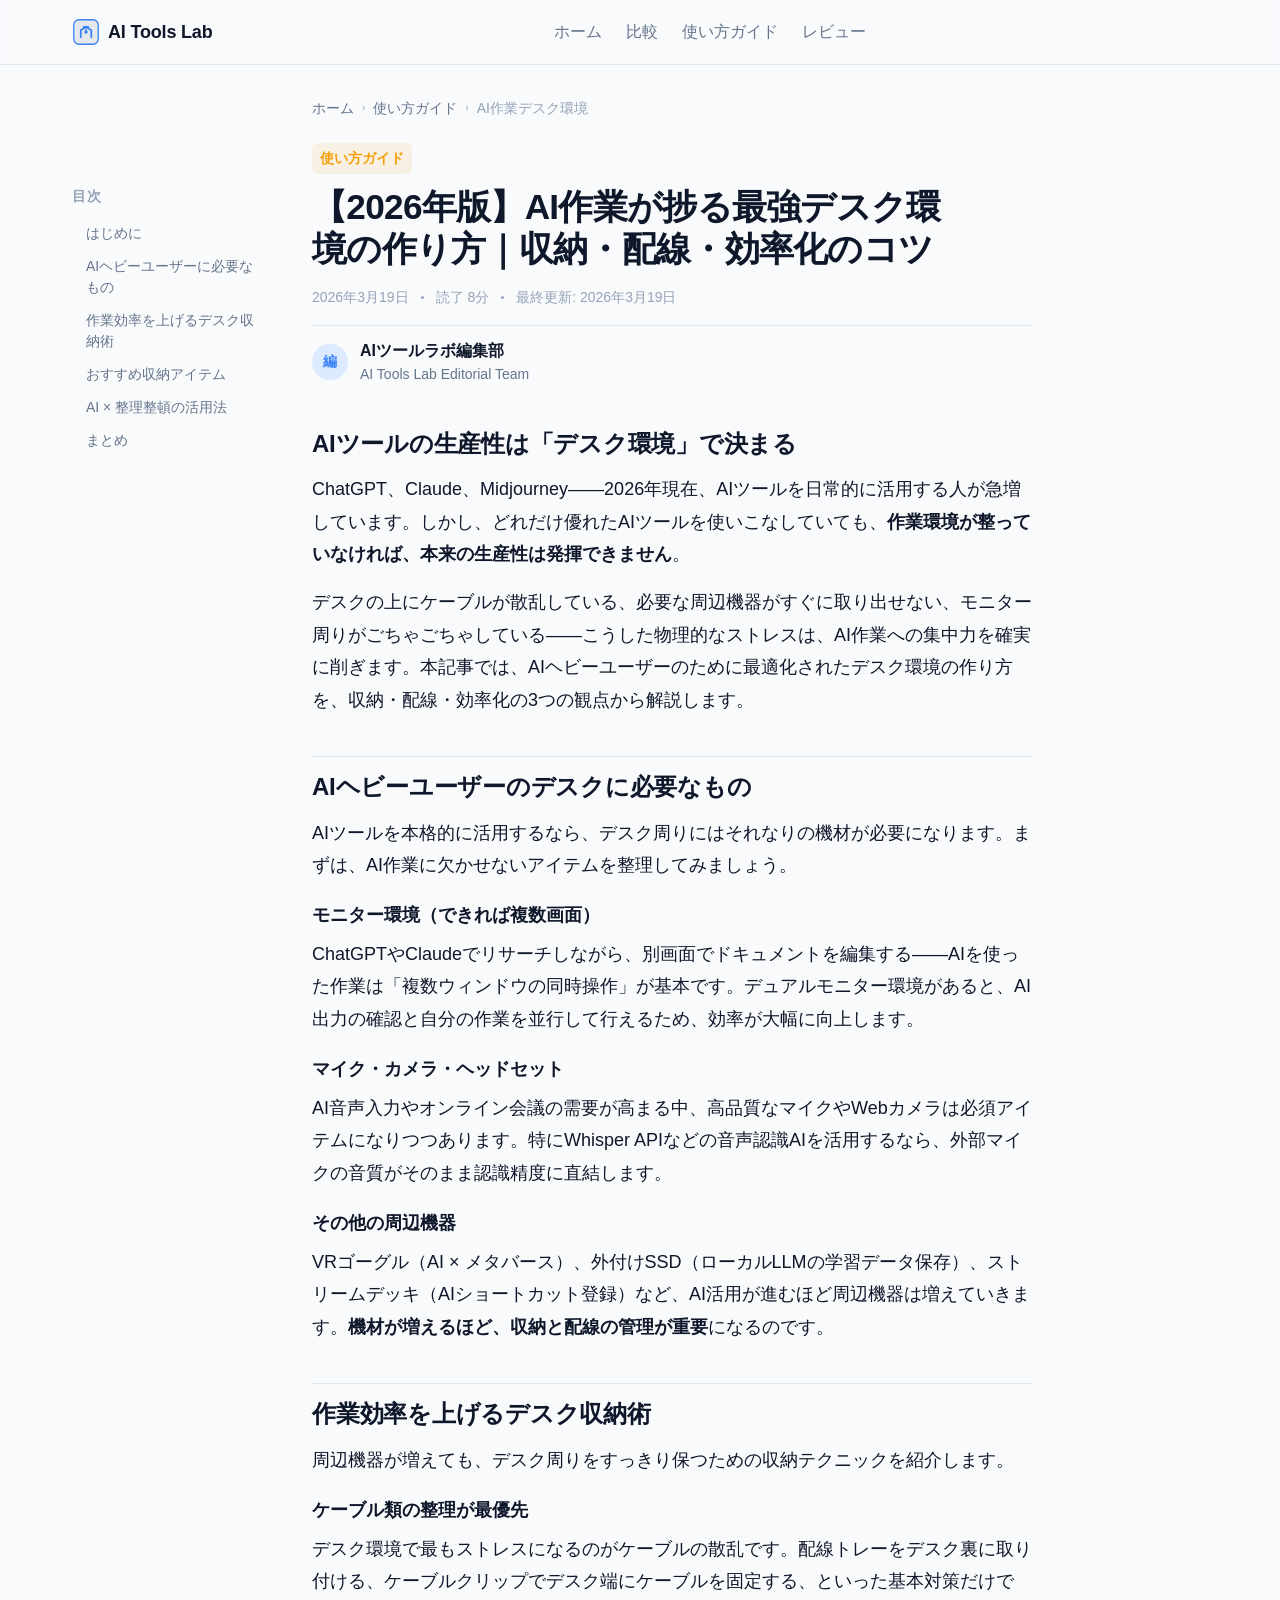
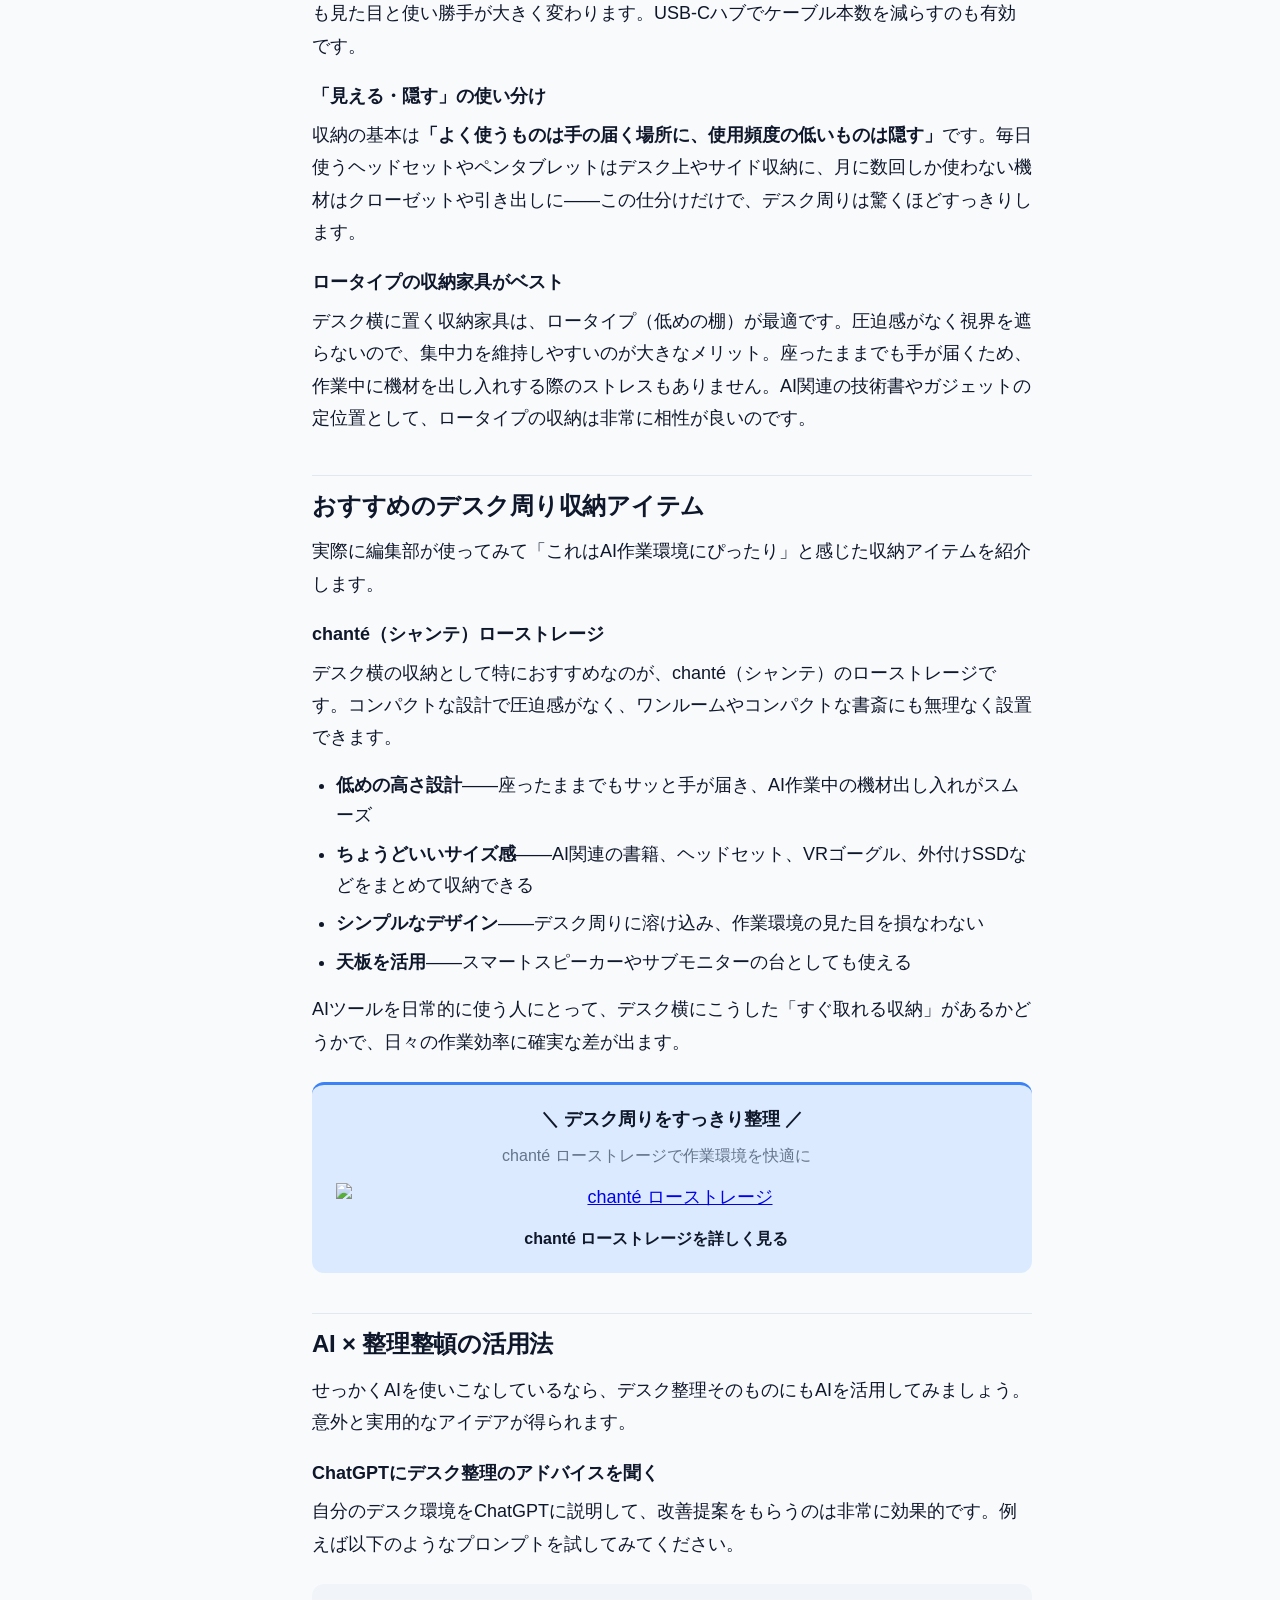
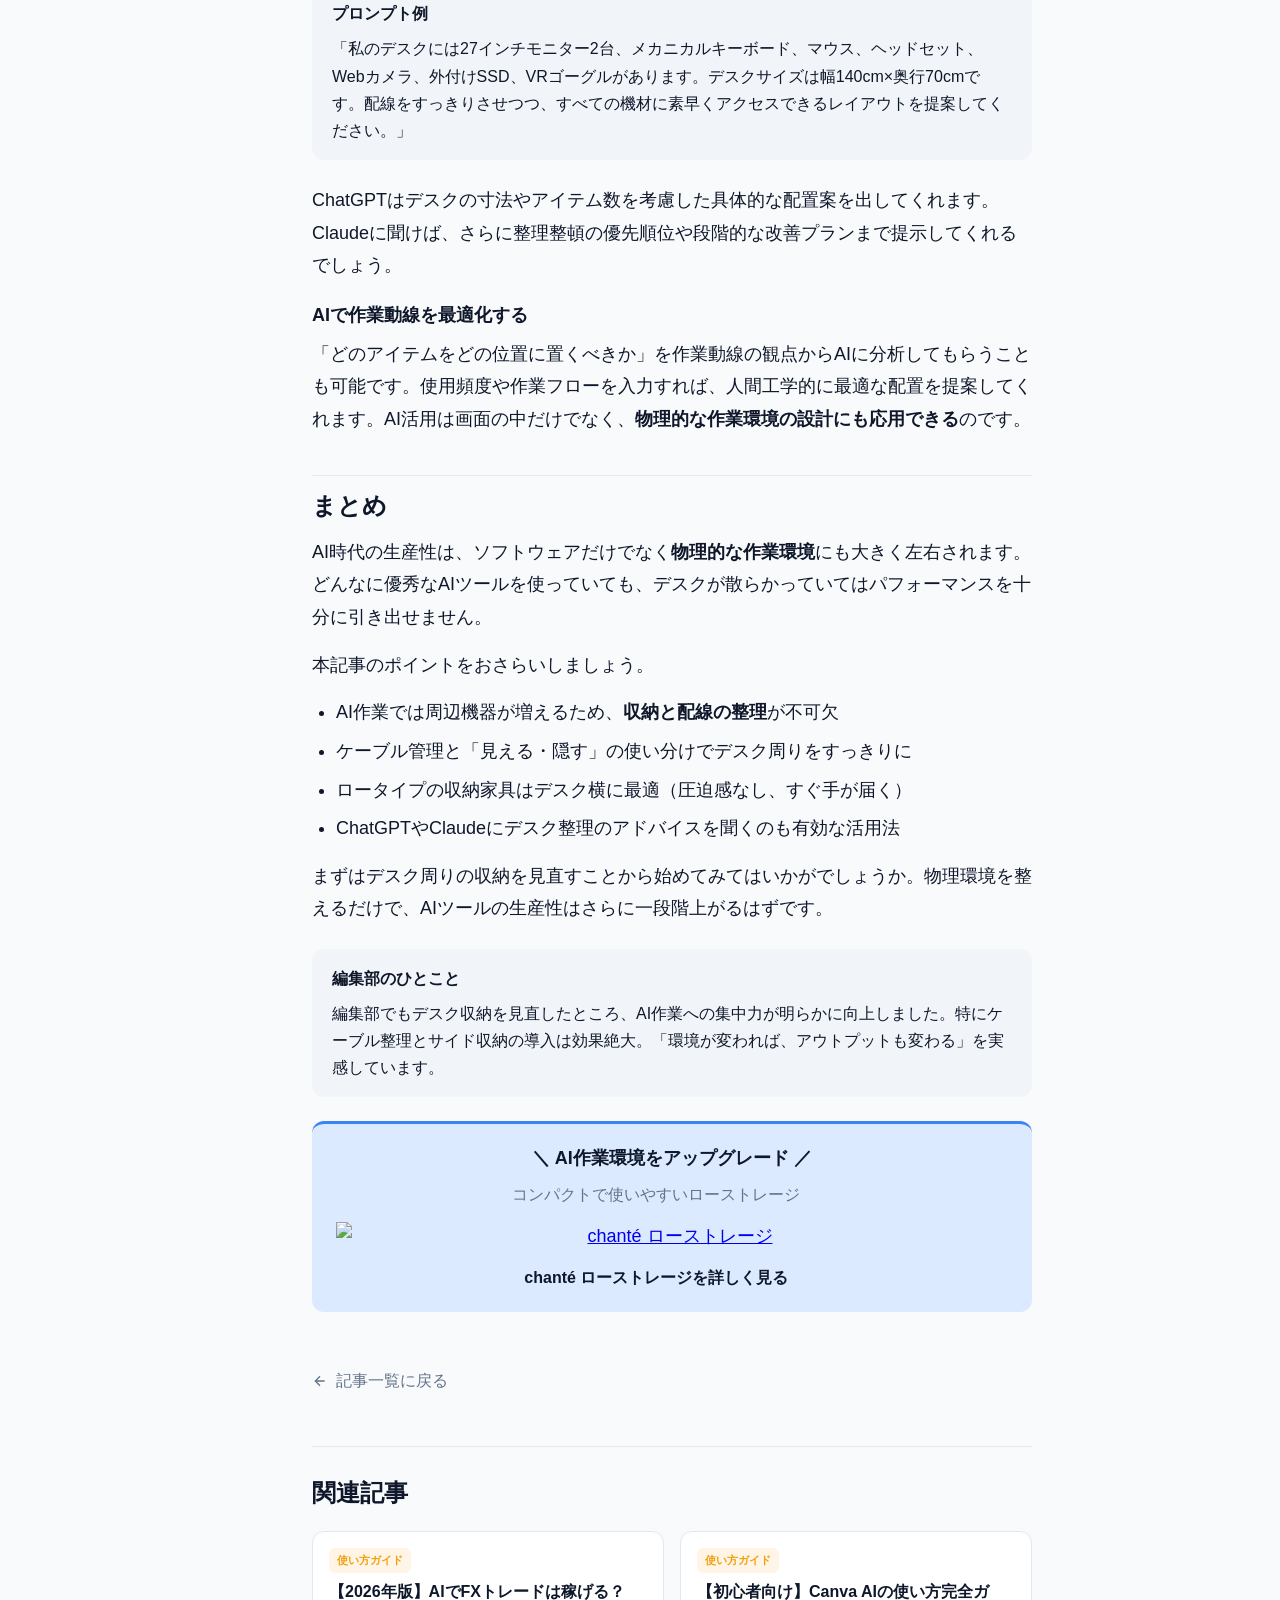
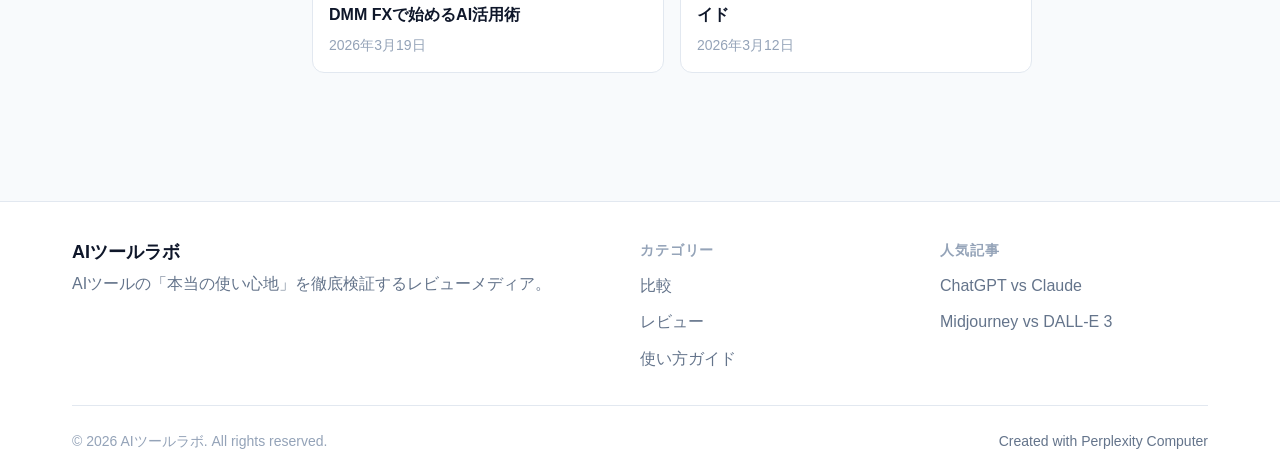
==== articles/ai-desk-setup.html @ 7bfcdec3 "Add AI desk setup article with chanté affiliate link" ====
<!DOCTYPE html>
<html lang="ja">
<head>
<!--
   ______                            __
  / ____/___  ____ ___  ____  __  __/ /____  _____
 / /   / __ \/ __ `__ \/ __ \/ / / / __/ _ \/ ___/
/ /___/ /_/ / / / / / / /_/ / /_/ / /_/  __/ /
\____/\____/_/ /_/ /_/ .___/\__,_/\__/\___/_/
                    /_/
        Created with Perplexity Computer
        https://www.perplexity.ai/computer
-->
<meta name="generator" content="Perplexity Computer">
<meta name="author" content="Perplexity Computer">
<meta property="og:see_also" content="https://www.perplexity.ai/computer">
<link rel="author" href="https://www.perplexity.ai/computer">

<meta charset="UTF-8">
<meta name="viewport" content="width=device-width, initial-scale=1.0">
<title>【2026年版】AI作業が捗る最強デスク環境の作り方｜収納・配線・効率化のコツ | AIツールラボ</title>
<meta name="description" content="AIツールを日常的に使う人向けに、生産性を上げるデスク環境の作り方を解説。収納術やおすすめアイテムも紹介。">
<meta property="og:title" content="【2026年版】AI作業が捗る最強デスク環境の作り方｜収納・配線・効率化のコツ">
<meta property="og:description" content="AIツールを日常的に使う人向けに、生産性を上げるデスク環境の作り方を解説。収納術やおすすめアイテムも紹介。">
<meta property="og:type" content="article">
<meta property="og:locale" content="ja_JP">

<script type="application/ld+json">
{
  "@context": "https://schema.org",
  "@type": "BlogPosting",
  "headline": "【2026年版】AI作業が捗る最強デスク環境の作り方｜収納・配線・効率化のコツ",
  "description": "AIツールを日常的に使う人向けに、生産性を上げるデスク環境の作り方を解説。収納術やおすすめアイテムも紹介。",
  "datePublished": "2026-03-19",
  "dateModified": "2026-03-19",
  "author": {
    "@type": "Organization",
    "name": "AIツールラボ編集部"
  },
  "publisher": {
    "@type": "Organization",
    "name": "AIツールラボ"
  },
  "creator": {
    "@type": "SoftwareApplication",
    "name": "Perplexity Computer",
    "url": "https://www.perplexity.ai/computer"
  },
  "mainEntityOfPage": true,
  "inLanguage": "ja"
}
</script>

<link href="https://api.fontshare.com/v2/css?f[]=general-sans@400,500,600,700&f[]=cabinet-grotesk@400,500,700,800&display=swap" rel="stylesheet">
<link rel="stylesheet" href="../base.css">
<link rel="stylesheet" href="../style.css">
</head>
<body>

<a href="#main" class="sr-only" style="position:absolute;top:0;left:0;z-index:9999;padding:8px 16px;background:var(--color-primary);color:white;text-decoration:none;">コンテンツへスキップ</a>

<header class="site-header">
  <div class="header-inner">
    <a href="../index.html" class="site-logo" aria-label="AIツールラボ ホーム">
      <svg width="28" height="28" viewBox="0 0 32 32" fill="none" aria-hidden="true">
        <rect x="2" y="2" width="28" height="28" rx="6" fill="currentColor" opacity="0.08"/>
        <rect x="2" y="2" width="28" height="28" rx="6" stroke="var(--color-primary)" stroke-width="1.5" fill="none"/>
        <path d="M10 22V14l6-4 6 4v8" stroke="var(--color-primary)" stroke-width="2" stroke-linecap="round" stroke-linejoin="round"/>
        <circle cx="16" cy="16" r="2" fill="var(--color-primary)"/>
        <path d="M16 14v-3" stroke="var(--color-primary)" stroke-width="1.5" stroke-linecap="round"/>
        <path d="M13 10h6" stroke="var(--color-primary)" stroke-width="1.5" stroke-linecap="round"/>
      </svg>
      <span class="site-logo-text">AI Tools Lab</span>
    </a>
    <nav class="desktop-nav" aria-label="メインナビゲーション">
      <a href="../index.html">ホーム</a>
      <a href="./chatgpt-vs-claude.html">比較</a>
      <a href="./canva-ai-guide.html">使い方ガイド</a>
      <a href="./ai-writing-tools.html">レビュー</a>
    </nav>
    <div class="header-actions">
      <button class="mobile-nav-toggle" aria-expanded="false" aria-label="メニューを開く">
        <svg width="20" height="20" viewBox="0 0 24 24" fill="none" stroke="currentColor" stroke-width="2"><path d="M3 12h18M3 6h18M3 18h18"/></svg>
      </button>
    </div>
  </div>
</header>

<div class="mobile-menu" role="navigation" aria-label="モバイルメニュー">
  <a href="../index.html">ホーム</a>
  <a href="./chatgpt-vs-claude.html">比較記事</a>
  <a href="./canva-ai-guide.html">使い方ガイド</a>
  <a href="./ai-writing-tools.html">レビュー</a>
</div>

<main id="main">
  <div class="article-layout">
    <aside class="toc-sidebar">
      <p class="toc-title">目次</p>
      <ul class="toc-list" role="list">
        <li><a href="#intro">はじめに</a></li>
        <li><a href="#must-have">AIヘビーユーザーに必要なもの</a></li>
        <li><a href="#storage-tips">作業効率を上げるデスク収納術</a></li>
        <li><a href="#recommended">おすすめ収納アイテム</a></li>
        <li><a href="#ai-organize">AI × 整理整頓の活用法</a></li>
        <li><a href="#summary">まとめ</a></li>
      </ul>
    </aside>

    <article class="article-content">
      <nav class="breadcrumb" aria-label="パンくずリスト">
        <a href="../index.html">ホーム</a>
        <span class="breadcrumb-sep">›</span>
        <a href="./canva-ai-guide.html">使い方ガイド</a>
        <span class="breadcrumb-sep">›</span>
        <span>AI作業デスク環境</span>
      </nav>

      <header class="article-header">
        <span class="card-tag card-tag--guide">使い方ガイド</span>
        <h1>【2026年版】AI作業が捗る最強デスク環境の作り方｜収納・配線・効率化のコツ</h1>
        <div class="card-meta">
          <span>2026年3月19日</span>
          <span class="card-meta-divider"></span>
          <span>読了 8分</span>
          <span class="card-meta-divider"></span>
          <span>最終更新: 2026年3月19日</span>
        </div>
        <div class="article-author">
          <div class="author-avatar">編</div>
          <div>
            <div class="author-name">AIツールラボ編集部</div>
            <div class="author-role">AI Tools Lab Editorial Team</div>
          </div>
        </div>
      </header>

      <div class="article-body">
        <h2 id="intro">AIツールの生産性は「デスク環境」で決まる</h2>
        <p>ChatGPT、Claude、Midjourney——2026年現在、AIツールを日常的に活用する人が急増しています。しかし、どれだけ優れたAIツールを使いこなしていても、<strong>作業環境が整っていなければ、本来の生産性は発揮できません</strong>。</p>
        <p>デスクの上にケーブルが散乱している、必要な周辺機器がすぐに取り出せない、モニター周りがごちゃごちゃしている——こうした物理的なストレスは、AI作業への集中力を確実に削ぎます。本記事では、AIヘビーユーザーのために最適化されたデスク環境の作り方を、収納・配線・効率化の3つの観点から解説します。</p>

        <h2 id="must-have">AIヘビーユーザーのデスクに必要なもの</h2>
        <p>AIツールを本格的に活用するなら、デスク周りにはそれなりの機材が必要になります。まずは、AI作業に欠かせないアイテムを整理してみましょう。</p>

        <h3>モニター環境（できれば複数画面）</h3>
        <p>ChatGPTやClaudeでリサーチしながら、別画面でドキュメントを編集する——AIを使った作業は「複数ウィンドウの同時操作」が基本です。デュアルモニター環境があると、AI出力の確認と自分の作業を並行して行えるため、効率が大幅に向上します。</p>

        <h3>マイク・カメラ・ヘッドセット</h3>
        <p>AI音声入力やオンライン会議の需要が高まる中、高品質なマイクやWebカメラは必須アイテムになりつつあります。特にWhisper APIなどの音声認識AIを活用するなら、外部マイクの音質がそのまま認識精度に直結します。</p>

        <h3>その他の周辺機器</h3>
        <p>VRゴーグル（AI × メタバース）、外付けSSD（ローカルLLMの学習データ保存）、ストリームデッキ（AIショートカット登録）など、AI活用が進むほど周辺機器は増えていきます。<strong>機材が増えるほど、収納と配線の管理が重要</strong>になるのです。</p>

        <h2 id="storage-tips">作業効率を上げるデスク収納術</h2>
        <p>周辺機器が増えても、デスク周りをすっきり保つための収納テクニックを紹介します。</p>

        <h3>ケーブル類の整理が最優先</h3>
        <p>デスク環境で最もストレスになるのがケーブルの散乱です。配線トレーをデスク裏に取り付ける、ケーブルクリップでデスク端にケーブルを固定する、といった基本対策だけでも見た目と使い勝手が大きく変わります。USB-Cハブでケーブル本数を減らすのも有効です。</p>

        <h3>「見える・隠す」の使い分け</h3>
        <p>収納の基本は<strong>「よく使うものは手の届く場所に、使用頻度の低いものは隠す」</strong>です。毎日使うヘッドセットやペンタブレットはデスク上やサイド収納に、月に数回しか使わない機材はクローゼットや引き出しに——この仕分けだけで、デスク周りは驚くほどすっきりします。</p>

        <h3>ロータイプの収納家具がベスト</h3>
        <p>デスク横に置く収納家具は、ロータイプ（低めの棚）が最適です。圧迫感がなく視界を遮らないので、集中力を維持しやすいのが大きなメリット。座ったままでも手が届くため、作業中に機材を出し入れする際のストレスもありません。AI関連の技術書やガジェットの定位置として、ロータイプの収納は非常に相性が良いのです。</p>

        <h2 id="recommended">おすすめのデスク周り収納アイテム</h2>
        <p>実際に編集部が使ってみて「これはAI作業環境にぴったり」と感じた収納アイテムを紹介します。</p>

        <h3>chanté（シャンテ）ローストレージ</h3>
        <p>デスク横の収納として特におすすめなのが、chanté（シャンテ）のローストレージです。コンパクトな設計で圧迫感がなく、ワンルームやコンパクトな書斎にも無理なく設置できます。</p>
        <ul>
          <li><strong>低めの高さ設計</strong>——座ったままでもサッと手が届き、AI作業中の機材出し入れがスムーズ</li>
          <li><strong>ちょうどいいサイズ感</strong>——AI関連の書籍、ヘッドセット、VRゴーグル、外付けSSDなどをまとめて収納できる</li>
          <li><strong>シンプルなデザイン</strong>——デスク周りに溶け込み、作業環境の見た目を損なわない</li>
          <li><strong>天板を活用</strong>——スマートスピーカーやサブモニターの台としても使える</li>
        </ul>
        <p>AIツールを日常的に使う人にとって、デスク横にこうした「すぐ取れる収納」があるかどうかで、日々の作業効率に確実な差が出ます。</p>

        <!-- CTA Box 1: After おすすめ収納アイテム section -->
        <div class="cta-box" style="text-align:center; border-top:3px solid var(--color-primary); border-left:none;">
          <div class="cta-box-title">＼ デスク周りをすっきり整理 ／</div>
          <p>chanté ローストレージで作業環境を快適に</p>
          <a href="//af.moshimo.com/af/c/click?a_id=5435004&p_id=6515&pc_id=18440&pl_id=89793&url=https%3A%2F%2Fchante.jp%2Fproducts%2Fstorage-furniture-low-storage-0015" rel="nofollow" referrerpolicy="no-referrer-when-downgrade" target="_blank" attributionsrc><img src="https://image.moshimo.com/af-img/6318/000000089793.jpg" style="border:none;" alt="chanté ローストレージ"></a><img src="//i.moshimo.com/af/i/impression?a_id=5435004&p_id=6515&pc_id=18440&pl_id=89793" width="1" height="1" style="border:none;" alt="" loading="lazy">
          <p style="margin-top:var(--space-3); margin-bottom:0;"><strong>chanté ローストレージを詳しく見る</strong></p>
        </div>

        <h2 id="ai-organize">AI × 整理整頓の活用法</h2>
        <p>せっかくAIを使いこなしているなら、デスク整理そのものにもAIを活用してみましょう。意外と実用的なアイデアが得られます。</p>

        <h3>ChatGPTにデスク整理のアドバイスを聞く</h3>
        <p>自分のデスク環境をChatGPTに説明して、改善提案をもらうのは非常に効果的です。例えば以下のようなプロンプトを試してみてください。</p>

        <div class="info-box">
          <strong>プロンプト例</strong>
          「私のデスクには27インチモニター2台、メカニカルキーボード、マウス、ヘッドセット、Webカメラ、外付けSSD、VRゴーグルがあります。デスクサイズは幅140cm×奥行70cmです。配線をすっきりさせつつ、すべての機材に素早くアクセスできるレイアウトを提案してください。」
        </div>

        <p>ChatGPTはデスクの寸法やアイテム数を考慮した具体的な配置案を出してくれます。Claudeに聞けば、さらに整理整頓の優先順位や段階的な改善プランまで提示してくれるでしょう。</p>

        <h3>AIで作業動線を最適化する</h3>
        <p>「どのアイテムをどの位置に置くべきか」を作業動線の観点からAIに分析してもらうことも可能です。使用頻度や作業フローを入力すれば、人間工学的に最適な配置を提案してくれます。AI活用は画面の中だけでなく、<strong>物理的な作業環境の設計にも応用できる</strong>のです。</p>

        <h2 id="summary">まとめ</h2>
        <p>AI時代の生産性は、ソフトウェアだけでなく<strong>物理的な作業環境</strong>にも大きく左右されます。どんなに優秀なAIツールを使っていても、デスクが散らかっていてはパフォーマンスを十分に引き出せません。</p>
        <p>本記事のポイントをおさらいしましょう。</p>
        <ul>
          <li>AI作業では周辺機器が増えるため、<strong>収納と配線の整理</strong>が不可欠</li>
          <li>ケーブル管理と「見える・隠す」の使い分けでデスク周りをすっきりに</li>
          <li>ロータイプの収納家具はデスク横に最適（圧迫感なし、すぐ手が届く）</li>
          <li>ChatGPTやClaudeにデスク整理のアドバイスを聞くのも有効な活用法</li>
        </ul>
        <p>まずはデスク周りの収納を見直すことから始めてみてはいかがでしょうか。物理環境を整えるだけで、AIツールの生産性はさらに一段階上がるはずです。</p>

        <div class="info-box">
          <strong>編集部のひとこと</strong>
          編集部でもデスク収納を見直したところ、AI作業への集中力が明らかに向上しました。特にケーブル整理とサイド収納の導入は効果絶大。「環境が変われば、アウトプットも変わる」を実感しています。
        </div>

        <!-- CTA Box 2: End of article before related -->
        <div class="cta-box" style="text-align:center; border-top:3px solid var(--color-primary); border-left:none;">
          <div class="cta-box-title">＼ AI作業環境をアップグレード ／</div>
          <p>コンパクトで使いやすいローストレージ</p>
          <a href="//af.moshimo.com/af/c/click?a_id=5435004&p_id=6515&pc_id=18440&pl_id=89793&url=https%3A%2F%2Fchante.jp%2Fproducts%2Fstorage-furniture-low-storage-0015" rel="nofollow" referrerpolicy="no-referrer-when-downgrade" target="_blank" attributionsrc><img src="https://image.moshimo.com/af-img/6318/000000089793.jpg" style="border:none;" alt="chanté ローストレージ"></a><img src="//i.moshimo.com/af/i/impression?a_id=5435004&p_id=6515&pc_id=18440&pl_id=89793" width="1" height="1" style="border:none;" alt="" loading="lazy">
          <p style="margin-top:var(--space-3); margin-bottom:0;"><strong>chanté ローストレージを詳しく見る</strong></p>
        </div>
      </div>

      <a href="../index.html" class="back-link">
        <svg viewBox="0 0 24 24" fill="none" stroke="currentColor" stroke-width="2"><path d="M19 12H5M12 19l-7-7 7-7"/></svg>
        記事一覧に戻る
      </a>

      <!-- Related Articles -->
      <section class="related-section">
        <h2>関連記事</h2>
        <div class="related-grid">
          <a href="./ai-fx-trading.html" class="related-card">
            <span class="card-tag card-tag--guide">使い方ガイド</span>
            <p class="related-card-title">【2026年版】AIでFXトレードは稼げる？DMM FXで始めるAI活用術</p>
            <div class="card-meta"><span>2026年3月19日</span></div>
          </a>
          <a href="./canva-ai-guide.html" class="related-card">
            <span class="card-tag card-tag--guide">使い方ガイド</span>
            <p class="related-card-title">【初心者向け】Canva AIの使い方完全ガイド</p>
            <div class="card-meta"><span>2026年3月12日</span></div>
          </a>
        </div>
      </section>
    </article>
  </div>
</main>

<footer class="site-footer">
  <div class="footer-inner">
    <div class="footer-grid">
      <div class="footer-brand">
        <h3>AIツールラボ</h3>
        <p>AIツールの「本当の使い心地」を徹底検証するレビューメディア。</p>
      </div>
      <div class="footer-links">
        <h4>カテゴリー</h4>
        <ul role="list">
          <li><a href="./chatgpt-vs-claude.html">比較</a></li>
          <li><a href="./ai-writing-tools.html">レビュー</a></li>
          <li><a href="./canva-ai-guide.html">使い方ガイド</a></li>
        </ul>
      </div>
      <div class="footer-links">
        <h4>人気記事</h4>
        <ul role="list">
          <li><a href="./chatgpt-vs-claude.html">ChatGPT vs Claude</a></li>
          <li><a href="./midjourney-vs-dalle.html">Midjourney vs DALL-E 3</a></li>
        </ul>
      </div>
    </div>
    <div class="footer-bottom">
      <span>&copy; 2026 AIツールラボ. All rights reserved.</span>
      <a href="https://www.perplexity.ai/computer" target="_blank" rel="noopener noreferrer">Created with Perplexity Computer</a>
    </div>
  </div>
</footer>

<script src="../app.js" defer></script>
</body>
</html>
---- base.css ----
/* base.css — Reset & Foundation */
*, *::before, *::after { box-sizing: border-box; margin: 0; padding: 0; }

html {
  -moz-text-size-adjust: none;
  -webkit-text-size-adjust: none;
  text-size-adjust: none;
  -webkit-font-smoothing: antialiased;
  -moz-osx-font-smoothing: grayscale;
  text-rendering: optimizeLegibility;
  scroll-behavior: smooth;
  hanging-punctuation: first last;
  scroll-padding-top: var(--space-16);
}

body {
  min-height: 100dvh;
  line-height: 1.6;
  font-family: var(--font-body, sans-serif);
  font-size: var(--text-base);
  color: var(--color-text);
  background-color: var(--color-bg);
}

img, picture, video, canvas, svg { display: block; max-width: 100%; height: auto; }
ul[role="list"], ol[role="list"] { list-style: none; }
input, button, textarea, select { font: inherit; color: inherit; }

h1, h2, h3, h4, h5, h6 { text-wrap: balance; line-height: 1.15; }
p, li, figcaption { text-wrap: pretty; max-width: 72ch; }

::selection {
  background: oklch(from var(--color-primary) l c h / 0.25);
  color: var(--color-text);
}

:focus-visible {
  outline: 2px solid var(--color-primary);
  outline-offset: 3px;
  border-radius: var(--radius-sm);
}

@media (prefers-reduced-motion: reduce) {
  *, *::before, *::after {
    animation-duration: 0.01ms !important;
    animation-iteration-count: 1 !important;
    transition-duration: 0.01ms !important;
    scroll-behavior: auto !important;
  }
}

button { cursor: pointer; background: none; border: none; }
table { border-collapse: collapse; width: 100%; }

a, button, [role="button"], [role="link"], input, textarea, select {
  transition: color var(--transition-interactive),
              background var(--transition-interactive),
              border-color var(--transition-interactive),
              box-shadow var(--transition-interactive);
}

.sr-only {
  position: absolute; width: 1px; height: 1px; padding: 0; margin: -1px;
  overflow: hidden; clip: rect(0, 0, 0, 0); white-space: nowrap; border-width: 0;
}
---- style.css ----
/* ============================================================
   AI Tools Lab — Design Tokens & Component Styles
   Tech-forward palette: cool navy/slate + electric blue accent
   ============================================================ */

/* --- DESIGN TOKENS --- */
:root {
  /* Type Scale (fluid) */
  --text-xs:   clamp(0.75rem,  0.7rem  + 0.25vw, 0.875rem);
  --text-sm:   clamp(0.875rem, 0.8rem  + 0.35vw, 1rem);
  --text-base: clamp(1rem,     0.95rem + 0.25vw, 1.125rem);
  --text-lg:   clamp(1.125rem, 1rem    + 0.75vw, 1.5rem);
  --text-xl:   clamp(1.5rem,   1.2rem  + 1.25vw, 2.25rem);
  --text-2xl:  clamp(2rem,     1.2rem  + 2.5vw,  3.5rem);

  /* Spacing (4px base) */
  --space-1:  0.25rem;
  --space-2:  0.5rem;
  --space-3:  0.75rem;
  --space-4:  1rem;
  --space-5:  1.25rem;
  --space-6:  1.5rem;
  --space-8:  2rem;
  --space-10: 2.5rem;
  --space-12: 3rem;
  --space-16: 4rem;
  --space-20: 5rem;
  --space-24: 6rem;
  --space-32: 8rem;

  /* Radius */
  --radius-sm: 0.375rem;
  --radius-md: 0.5rem;
  --radius-lg: 0.75rem;
  --radius-xl: 1rem;
  --radius-full: 9999px;

  /* Transitions */
  --transition-interactive: 180ms cubic-bezier(0.16, 1, 0.3, 1);

  /* Content widths */
  --content-narrow: 680px;
  --content-default: 960px;
  --content-wide: 1200px;

  /* Fonts */
  --font-display: 'Cabinet Grotesk', 'Inter', sans-serif;
  --font-body: 'General Sans', 'Inter', sans-serif;
}

/* --- LIGHT MODE (default) --- */
:root, [data-theme="light"] {
  --color-bg:             #F8FAFC;
  --color-surface:        #FFFFFF;
  --color-surface-2:      #F1F5F9;
  --color-surface-offset: #E2E8F0;
  --color-divider:        #CBD5E1;
  --color-border:         #E2E8F0;

  --color-text:           #0F172A;
  --color-text-muted:     #64748B;
  --color-text-faint:     #94A3B8;
  --color-text-inverse:   #F8FAFC;

  --color-primary:        #3B82F6;
  --color-primary-hover:  #2563EB;
  --color-primary-active: #1D4ED8;
  --color-primary-highlight: #DBEAFE;

  --color-success:        #22C55E;
  --color-warning:        #F59E0B;
  --color-error:          #EF4444;

  --shadow-sm: 0 1px 2px rgba(15, 23, 42, 0.05);
  --shadow-md: 0 4px 12px rgba(15, 23, 42, 0.08);
  --shadow-lg: 0 12px 32px rgba(15, 23, 42, 0.12);
}

/* --- DARK MODE --- */
[data-theme="dark"] {
  --color-bg:             #0F172A;
  --color-surface:        #1E293B;
  --color-surface-2:      #334155;
  --color-surface-offset: #1E293B;
  --color-divider:        #334155;
  --color-border:         #475569;

  --color-text:           #E2E8F0;
  --color-text-muted:     #94A3B8;
  --color-text-faint:     #64748B;
  --color-text-inverse:   #0F172A;

  --color-primary:        #60A5FA;
  --color-primary-hover:  #3B82F6;
  --color-primary-active: #2563EB;
  --color-primary-highlight: rgba(59, 130, 246, 0.15);

  --color-success:        #4ADE80;
  --color-warning:        #FBBF24;
  --color-error:          #F87171;

  --shadow-sm: 0 1px 2px rgba(0, 0, 0, 0.3);
  --shadow-md: 0 4px 12px rgba(0, 0, 0, 0.4);
  --shadow-lg: 0 12px 32px rgba(0, 0, 0, 0.5);
}

/* System preference fallback */
@media (prefers-color-scheme: dark) {
  :root:not([data-theme]) {
    --color-bg:             #0F172A;
    --color-surface:        #1E293B;
    --color-surface-2:      #334155;
    --color-surface-offset: #1E293B;
    --color-divider:        #334155;
    --color-border:         #475569;
    --color-text:           #E2E8F0;
    --color-text-muted:     #94A3B8;
    --color-text-faint:     #64748B;
    --color-text-inverse:   #0F172A;
    --color-primary:        #60A5FA;
    --color-primary-hover:  #3B82F6;
    --color-primary-active: #2563EB;
    --color-primary-highlight: rgba(59, 130, 246, 0.15);
    --color-success:        #4ADE80;
    --color-warning:        #FBBF24;
    --color-error:          #F87171;
    --shadow-sm: 0 1px 2px rgba(0, 0, 0, 0.3);
    --shadow-md: 0 4px 12px rgba(0, 0, 0, 0.4);
    --shadow-lg: 0 12px 32px rgba(0, 0, 0, 0.5);
  }
}


/* ============================================================
   LAYOUT
   ============================================================ */

.site-container {
  max-width: var(--content-wide);
  margin-inline: auto;
  padding-inline: var(--space-4);
}

@media (min-width: 768px) {
  .site-container {
    padding-inline: var(--space-8);
  }
}

/* ============================================================
   HEADER
   ============================================================ */

.site-header {
  position: sticky;
  top: 0;
  z-index: 100;
  background: rgba(248, 250, 252, 0.85);
  backdrop-filter: blur(16px);
  -webkit-backdrop-filter: blur(16px);
  border-bottom: 1px solid var(--color-border);
  transition: box-shadow 0.3s ease;
}

[data-theme="dark"] .site-header {
  background: rgba(15, 23, 42, 0.85);
}

.site-header.scrolled {
  box-shadow: var(--shadow-md);
}

.header-inner {
  display: flex;
  align-items: center;
  justify-content: space-between;
  height: 60px;
  max-width: var(--content-wide);
  margin-inline: auto;
  padding-inline: var(--space-4);
}

@media (min-width: 768px) {
  .header-inner {
    height: 64px;
    padding-inline: var(--space-8);
  }
}

.site-logo {
  display: flex;
  align-items: center;
  gap: var(--space-2);
  text-decoration: none;
  color: var(--color-text);
}

.site-logo svg {
  width: 28px;
  height: 28px;
}

.site-logo-text {
  font-family: var(--font-display);
  font-weight: 700;
  font-size: var(--text-sm);
  letter-spacing: -0.01em;
}

@media (min-width: 768px) {
  .site-logo-text {
    font-size: var(--text-base);
  }
}

.header-actions {
  display: flex;
  align-items: center;
  gap: var(--space-3);
}

.theme-toggle {
  display: flex;
  align-items: center;
  justify-content: center;
  width: 40px;
  height: 40px;
  border-radius: var(--radius-md);
  color: var(--color-text-muted);
}

.theme-toggle:hover {
  background: var(--color-surface-2);
  color: var(--color-text);
}

/* ============================================================
   CATEGORY NAV
   ============================================================ */

.category-nav {
  display: flex;
  gap: var(--space-2);
  padding: var(--space-3) 0;
  overflow-x: auto;
  -webkit-overflow-scrolling: touch;
  scrollbar-width: none;
}

.category-nav::-webkit-scrollbar { display: none; }

.category-chip {
  display: inline-flex;
  align-items: center;
  padding: var(--space-1) var(--space-3);
  border-radius: var(--radius-full);
  font-size: var(--text-xs);
  font-weight: 500;
  white-space: nowrap;
  text-decoration: none;
  color: var(--color-text-muted);
  background: var(--color-surface);
  border: 1px solid var(--color-border);
  transition: all var(--transition-interactive);
}

.category-chip:hover,
.category-chip.active {
  color: var(--color-primary);
  background: var(--color-primary-highlight);
  border-color: var(--color-primary);
}

/* ============================================================
   HERO
   ============================================================ */

.hero {
  padding: clamp(var(--space-12), 8vw, var(--space-20)) 0 clamp(var(--space-8), 4vw, var(--space-12));
  text-align: left;
}

.hero-label {
  display: inline-flex;
  align-items: center;
  gap: var(--space-2);
  font-size: var(--text-xs);
  font-weight: 600;
  color: var(--color-primary);
  text-transform: uppercase;
  letter-spacing: 0.08em;
  margin-bottom: var(--space-4);
}

.hero-label::before {
  content: '';
  display: block;
  width: 20px;
  height: 2px;
  background: var(--color-primary);
}

.hero h1 {
  font-family: var(--font-display);
  font-size: var(--text-2xl);
  font-weight: 800;
  color: var(--color-text);
  letter-spacing: -0.03em;
  line-height: 1.1;
  margin-bottom: var(--space-4);
}

.hero p {
  font-size: var(--text-base);
  color: var(--color-text-muted);
  max-width: 540px;
  line-height: 1.7;
}

/* ============================================================
   ARTICLE CARDS
   ============================================================ */

.featured-card {
  display: grid;
  gap: var(--space-6);
  padding: var(--space-6);
  background: var(--color-surface);
  border-radius: var(--radius-xl);
  border: 1px solid var(--color-border);
  margin-bottom: var(--space-8);
  text-decoration: none;
  color: inherit;
  transition: box-shadow var(--transition-interactive), transform var(--transition-interactive);
}

.featured-card:hover {
  box-shadow: var(--shadow-lg);
  transform: translateY(-2px);
}

@media (min-width: 768px) {
  .featured-card {
    grid-template-columns: 1fr 1fr;
    padding: var(--space-8);
    gap: var(--space-8);
  }
}

.featured-visual {
  aspect-ratio: 16/10;
  border-radius: var(--radius-lg);
  overflow: hidden;
  background: linear-gradient(135deg, var(--color-primary-highlight) 0%, var(--color-surface-2) 100%);
  display: flex;
  align-items: center;
  justify-content: center;
  position: relative;
}

.featured-visual-inner {
  font-family: var(--font-display);
  font-size: var(--text-xl);
  font-weight: 700;
  color: var(--color-primary);
  opacity: 0.3;
  text-align: center;
  padding: var(--space-4);
}

.featured-content {
  display: flex;
  flex-direction: column;
  justify-content: center;
  gap: var(--space-3);
}

.card-tag {
  display: inline-flex;
  padding: var(--space-1) var(--space-2);
  border-radius: var(--radius-sm);
  font-size: var(--text-xs);
  font-weight: 600;
  width: fit-content;
}

.card-tag--hikaku {
  background: rgba(59, 130, 246, 0.1);
  color: var(--color-primary);
}

.card-tag--review {
  background: rgba(34, 197, 94, 0.1);
  color: var(--color-success);
}

.card-tag--guide {
  background: rgba(245, 158, 11, 0.1);
  color: var(--color-warning);
}

.card-tag--news {
  background: rgba(168, 85, 247, 0.1);
  color: #A855F7;
}

[data-theme="dark"] .card-tag--hikaku {
  background: rgba(96, 165, 250, 0.15);
}
[data-theme="dark"] .card-tag--review {
  background: rgba(74, 222, 128, 0.15);
}
[data-theme="dark"] .card-tag--guide {
  background: rgba(251, 191, 36, 0.15);
}
[data-theme="dark"] .card-tag--news {
  background: rgba(168, 85, 247, 0.15);
}

.card-title {
  font-family: var(--font-display);
  font-weight: 700;
  font-size: var(--text-lg);
  color: var(--color-text);
  line-height: 1.3;
  letter-spacing: -0.01em;
}

.featured-card .card-title {
  font-size: var(--text-xl);
}

.card-excerpt {
  font-size: var(--text-sm);
  color: var(--color-text-muted);
  line-height: 1.6;
  display: -webkit-box;
  -webkit-line-clamp: 2;
  -webkit-box-orient: vertical;
  overflow: hidden;
}

.card-meta {
  display: flex;
  align-items: center;
  gap: var(--space-3);
  font-size: var(--text-xs);
  color: var(--color-text-faint);
}

.card-meta-divider {
  width: 3px;
  height: 3px;
  border-radius: 50%;
  background: var(--color-text-faint);
}

/* Article Grid */
.articles-grid {
  display: grid;
  gap: var(--space-4);
  grid-template-columns: 1fr;
}

@media (min-width: 640px) {
  .articles-grid {
    grid-template-columns: repeat(2, 1fr);
  }
}

@media (min-width: 1024px) {
  .articles-grid {
    grid-template-columns: repeat(3, 1fr);
    gap: var(--space-6);
  }
}

.article-card {
  display: flex;
  flex-direction: column;
  gap: var(--space-3);
  padding: var(--space-5);
  background: var(--color-surface);
  border-radius: var(--radius-lg);
  border: 1px solid var(--color-border);
  text-decoration: none;
  color: inherit;
  transition: box-shadow var(--transition-interactive), transform var(--transition-interactive);
}

.article-card:hover {
  box-shadow: var(--shadow-md);
  transform: translateY(-2px);
}

.article-card .card-title {
  font-size: var(--text-base);
}

/* ============================================================
   ARTICLE PAGE LAYOUT
   ============================================================ */

.article-layout {
  display: grid;
  grid-template-columns: 1fr;
  gap: var(--space-8);
  max-width: var(--content-wide);
  margin-inline: auto;
  padding-inline: var(--space-4);
  padding-block: var(--space-8) var(--space-16);
  overflow: hidden;
}

@media (min-width: 768px) {
  .article-layout {
    padding-inline: var(--space-8);
  }
}

@media (min-width: 1024px) {
  .article-layout {
    grid-template-columns: 200px 1fr;
    gap: var(--space-10);
  }
}

/* TOC Sidebar */
.toc-sidebar {
  display: none;
}

@media (min-width: 1024px) {
  .toc-sidebar {
    display: block;
    position: sticky;
    top: 88px;
    align-self: start;
    max-height: calc(100vh - 120px);
    overflow-y: auto;
  }
}

.toc-title {
  font-size: var(--text-xs);
  font-weight: 600;
  color: var(--color-text-faint);
  text-transform: uppercase;
  letter-spacing: 0.08em;
  margin-bottom: var(--space-3);
}

.toc-list {
  list-style: none;
  display: flex;
  flex-direction: column;
  gap: var(--space-1);
}

.toc-list a {
  display: block;
  padding: var(--space-1) var(--space-3);
  font-size: var(--text-xs);
  color: var(--color-text-muted);
  text-decoration: none;
  border-left: 2px solid transparent;
  transition: all var(--transition-interactive);
  line-height: 1.5;
}

.toc-list a:hover,
.toc-list a.active {
  color: var(--color-primary);
  border-left-color: var(--color-primary);
}

/* Article Content */
.article-content {
  max-width: 720px;
  min-width: 0;
  overflow-wrap: break-word;
  word-break: break-word;
}

.breadcrumb {
  display: flex;
  align-items: center;
  gap: var(--space-2);
  font-size: var(--text-xs);
  color: var(--color-text-faint);
  margin-bottom: var(--space-6);
}

.breadcrumb a {
  color: var(--color-text-muted);
  text-decoration: none;
}

.breadcrumb a:hover {
  color: var(--color-primary);
}

.breadcrumb-sep {
  font-size: 0.625rem;
}

.article-header {
  margin-bottom: var(--space-8);
}

.article-header .card-tag {
  margin-bottom: var(--space-3);
}

.article-header h1 {
  font-family: var(--font-display);
  font-size: var(--text-xl);
  font-weight: 800;
  letter-spacing: -0.02em;
  line-height: 1.2;
  margin-bottom: var(--space-4);
  overflow-wrap: break-word;
  word-break: break-word;
}

.article-header .card-meta {
  margin-bottom: var(--space-4);
}

.article-author {
  display: flex;
  align-items: center;
  gap: var(--space-3);
  padding: var(--space-3) 0;
  border-top: 1px solid var(--color-border);
  font-size: var(--text-sm);
}

.author-avatar {
  width: 36px;
  height: 36px;
  border-radius: 50%;
  background: var(--color-primary-highlight);
  display: flex;
  align-items: center;
  justify-content: center;
  font-weight: 700;
  font-size: var(--text-xs);
  color: var(--color-primary);
}

.author-name {
  font-weight: 600;
  color: var(--color-text);
}

.author-role {
  font-size: var(--text-xs);
  color: var(--color-text-muted);
}

/* Article Body */
.article-body h2 {
  font-family: var(--font-display);
  font-size: var(--text-lg);
  font-weight: 700;
  margin-top: var(--space-10);
  margin-bottom: var(--space-4);
  padding-top: var(--space-4);
  border-top: 1px solid var(--color-border);
  letter-spacing: -0.01em;
}

.article-body h2:first-child {
  margin-top: 0;
  border-top: none;
  padding-top: 0;
}

.article-body h3 {
  font-family: var(--font-display);
  font-size: var(--text-base);
  font-weight: 700;
  margin-top: var(--space-6);
  margin-bottom: var(--space-3);
}

.article-body p {
  margin-bottom: var(--space-4);
  line-height: 1.8;
}

.article-body ul, .article-body ol {
  margin-bottom: var(--space-4);
  padding-left: var(--space-6);
}

.article-body li {
  margin-bottom: var(--space-2);
  line-height: 1.7;
}

.article-body strong {
  font-weight: 600;
  color: var(--color-text);
}

/* Comparison Table */
.comparison-table-wrap {
  overflow-x: auto;
  margin: var(--space-6) 0;
  border-radius: var(--radius-lg);
  border: 1px solid var(--color-border);
}

.comparison-table {
  font-size: var(--text-sm);
  min-width: 500px;
}

.comparison-table th {
  text-align: left;
  padding: var(--space-3) var(--space-4);
  font-weight: 600;
  background: var(--color-surface-2);
  color: var(--color-text);
  border-bottom: 1px solid var(--color-border);
  font-size: var(--text-xs);
  white-space: nowrap;
}

.comparison-table td {
  padding: var(--space-3) var(--space-4);
  border-bottom: 1px solid var(--color-border);
  vertical-align: top;
}

.comparison-table tr:last-child td {
  border-bottom: none;
}

.comparison-table tr:hover td {
  background: var(--color-surface-2);
}

/* CTA Box */
.cta-box {
  padding: var(--space-5) var(--space-6);
  background: var(--color-primary-highlight);
  border-radius: var(--radius-lg);
  margin: var(--space-6) 0;
  border-left: 3px solid var(--color-primary);
}

/* Override: use top accent bar instead of left border for non-AI-slop look */
.cta-box {
  border-left: none;
  border-top: 3px solid var(--color-primary);
  position: relative;
}

.cta-box-title {
  font-family: var(--font-display);
  font-weight: 700;
  font-size: var(--text-base);
  margin-bottom: var(--space-2);
  color: var(--color-text);
}

.cta-box p {
  font-size: var(--text-sm);
  color: var(--color-text-muted);
  margin-bottom: var(--space-3);
}

.cta-button {
  display: inline-flex;
  align-items: center;
  gap: var(--space-2);
  padding: var(--space-2) var(--space-5);
  background: var(--color-primary);
  color: white;
  font-size: var(--text-sm);
  font-weight: 600;
  border-radius: var(--radius-md);
  text-decoration: none;
}

.cta-button:hover {
  background: var(--color-primary-hover);
}

.cta-button svg {
  width: 16px;
  height: 16px;
}

/* Info Box */
.info-box {
  padding: var(--space-4) var(--space-5);
  background: var(--color-surface-2);
  border-radius: var(--radius-lg);
  margin: var(--space-6) 0;
  font-size: var(--text-sm);
  line-height: 1.7;
}

.info-box strong {
  display: block;
  margin-bottom: var(--space-2);
}

/* Related Articles */
.related-section {
  margin-top: var(--space-12);
  padding-top: var(--space-8);
  border-top: 1px solid var(--color-border);
}

.related-section h2 {
  font-family: var(--font-display);
  font-size: var(--text-lg);
  font-weight: 700;
  margin-bottom: var(--space-6);
  border-top: none;
  padding-top: 0;
}

.related-grid {
  display: grid;
  gap: var(--space-4);
}

@media (min-width: 640px) {
  .related-grid {
    grid-template-columns: repeat(2, 1fr);
  }
}

.related-card {
  display: flex;
  flex-direction: column;
  gap: var(--space-2);
  padding: var(--space-4);
  background: var(--color-surface);
  border-radius: var(--radius-lg);
  border: 1px solid var(--color-border);
  text-decoration: none;
  color: inherit;
  transition: all var(--transition-interactive);
}

.related-card:hover {
  box-shadow: var(--shadow-md);
}

.related-card .card-tag {
  font-size: 0.6875rem;
}

.related-card-title {
  font-family: var(--font-display);
  font-weight: 600;
  font-size: var(--text-sm);
  color: var(--color-text);
  line-height: 1.4;
}

/* ============================================================
   FOOTER
   ============================================================ */

.site-footer {
  background: var(--color-surface);
  border-top: 1px solid var(--color-border);
  padding: var(--space-10) 0 var(--space-6);
  margin-top: var(--space-16);
}

.footer-inner {
  max-width: var(--content-wide);
  margin-inline: auto;
  padding-inline: var(--space-4);
}

@media (min-width: 768px) {
  .footer-inner {
    padding-inline: var(--space-8);
  }
}

.footer-grid {
  display: grid;
  gap: var(--space-8);
  margin-bottom: var(--space-8);
}

@media (min-width: 640px) {
  .footer-grid {
    grid-template-columns: 2fr 1fr 1fr;
  }
}

.footer-brand h3 {
  font-family: var(--font-display);
  font-weight: 700;
  font-size: var(--text-base);
  margin-bottom: var(--space-2);
}

.footer-brand p {
  font-size: var(--text-sm);
  color: var(--color-text-muted);
  line-height: 1.6;
}

.footer-links h4 {
  font-size: var(--text-xs);
  font-weight: 600;
  text-transform: uppercase;
  letter-spacing: 0.06em;
  color: var(--color-text-faint);
  margin-bottom: var(--space-3);
}

.footer-links ul {
  list-style: none;
  display: flex;
  flex-direction: column;
  gap: var(--space-2);
}

.footer-links a {
  font-size: var(--text-sm);
  color: var(--color-text-muted);
  text-decoration: none;
}

.footer-links a:hover {
  color: var(--color-primary);
}

.footer-bottom {
  display: flex;
  flex-direction: column;
  gap: var(--space-2);
  padding-top: var(--space-6);
  border-top: 1px solid var(--color-border);
  font-size: var(--text-xs);
  color: var(--color-text-faint);
}

@media (min-width: 640px) {
  .footer-bottom {
    flex-direction: row;
    justify-content: space-between;
  }
}

.footer-bottom a {
  color: var(--color-text-muted);
  text-decoration: none;
}

.footer-bottom a:hover {
  color: var(--color-primary);
}

/* ============================================================
   MOBILE NAV
   ============================================================ */

.mobile-nav-toggle {
  display: flex;
  align-items: center;
  justify-content: center;
  width: 40px;
  height: 40px;
  color: var(--color-text);
}

@media (min-width: 768px) {
  .mobile-nav-toggle {
    display: none;
  }
}

.desktop-nav {
  display: none;
  gap: var(--space-6);
}

@media (min-width: 768px) {
  .desktop-nav {
    display: flex;
    align-items: center;
  }
}

.desktop-nav a {
  font-size: var(--text-sm);
  font-weight: 500;
  color: var(--color-text-muted);
  text-decoration: none;
  transition: color var(--transition-interactive);
}

.desktop-nav a:hover {
  color: var(--color-primary);
}

/* Mobile menu overlay */
.mobile-menu {
  display: none;
  position: fixed;
  top: 60px;
  left: 0;
  right: 0;
  bottom: 0;
  background: var(--color-bg);
  z-index: 99;
  padding: var(--space-6) var(--space-4);
}

.mobile-menu.open {
  display: block;
}

.mobile-menu a {
  display: block;
  padding: var(--space-3) 0;
  font-size: var(--text-base);
  font-weight: 500;
  color: var(--color-text);
  text-decoration: none;
  border-bottom: 1px solid var(--color-border);
}

.mobile-menu a:hover {
  color: var(--color-primary);
}

/* ============================================================
   UTILITIES
   ============================================================ */

.section-label {
  font-size: var(--text-xs);
  font-weight: 600;
  color: var(--color-text-faint);
  text-transform: uppercase;
  letter-spacing: 0.08em;
  margin-bottom: var(--space-4);
}

/* Prosemirror-like styling for article numbered lists */
.article-body ol {
  counter-reset: item;
}

.article-body ol > li {
  counter-increment: item;
}

/* Score/Rating badge */
.score-badge {
  display: inline-flex;
  align-items: center;
  justify-content: center;
  min-width: 32px;
  height: 24px;
  padding: 0 var(--space-2);
  border-radius: var(--radius-sm);
  font-size: var(--text-xs);
  font-weight: 700;
  background: var(--color-primary);
  color: white;
}

/* Back to home */
.back-link {
  display: inline-flex;
  align-items: center;
  gap: var(--space-2);
  font-size: var(--text-sm);
  color: var(--color-text-muted);
  text-decoration: none;
  margin-top: var(--space-8);
}

.back-link:hover {
  color: var(--color-primary);
}

.back-link svg {
  width: 16px;
  height: 16px;
}
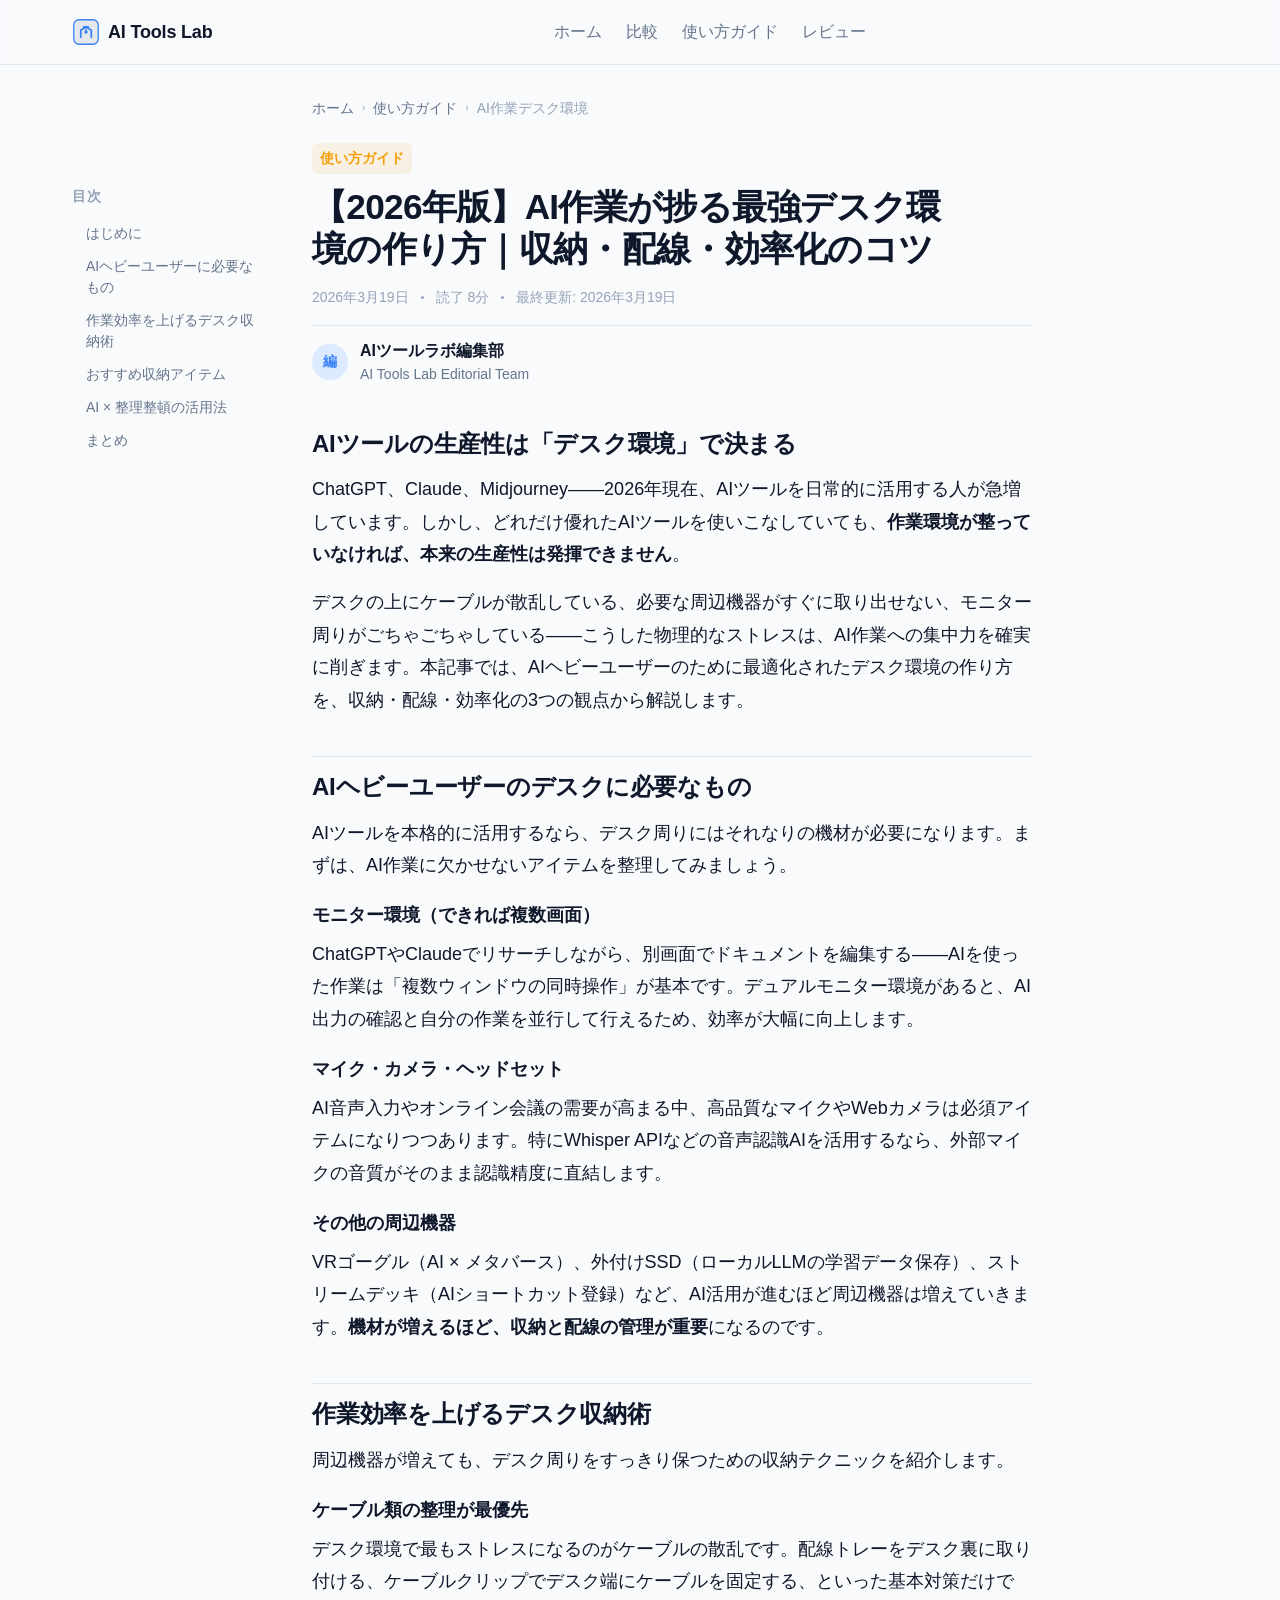
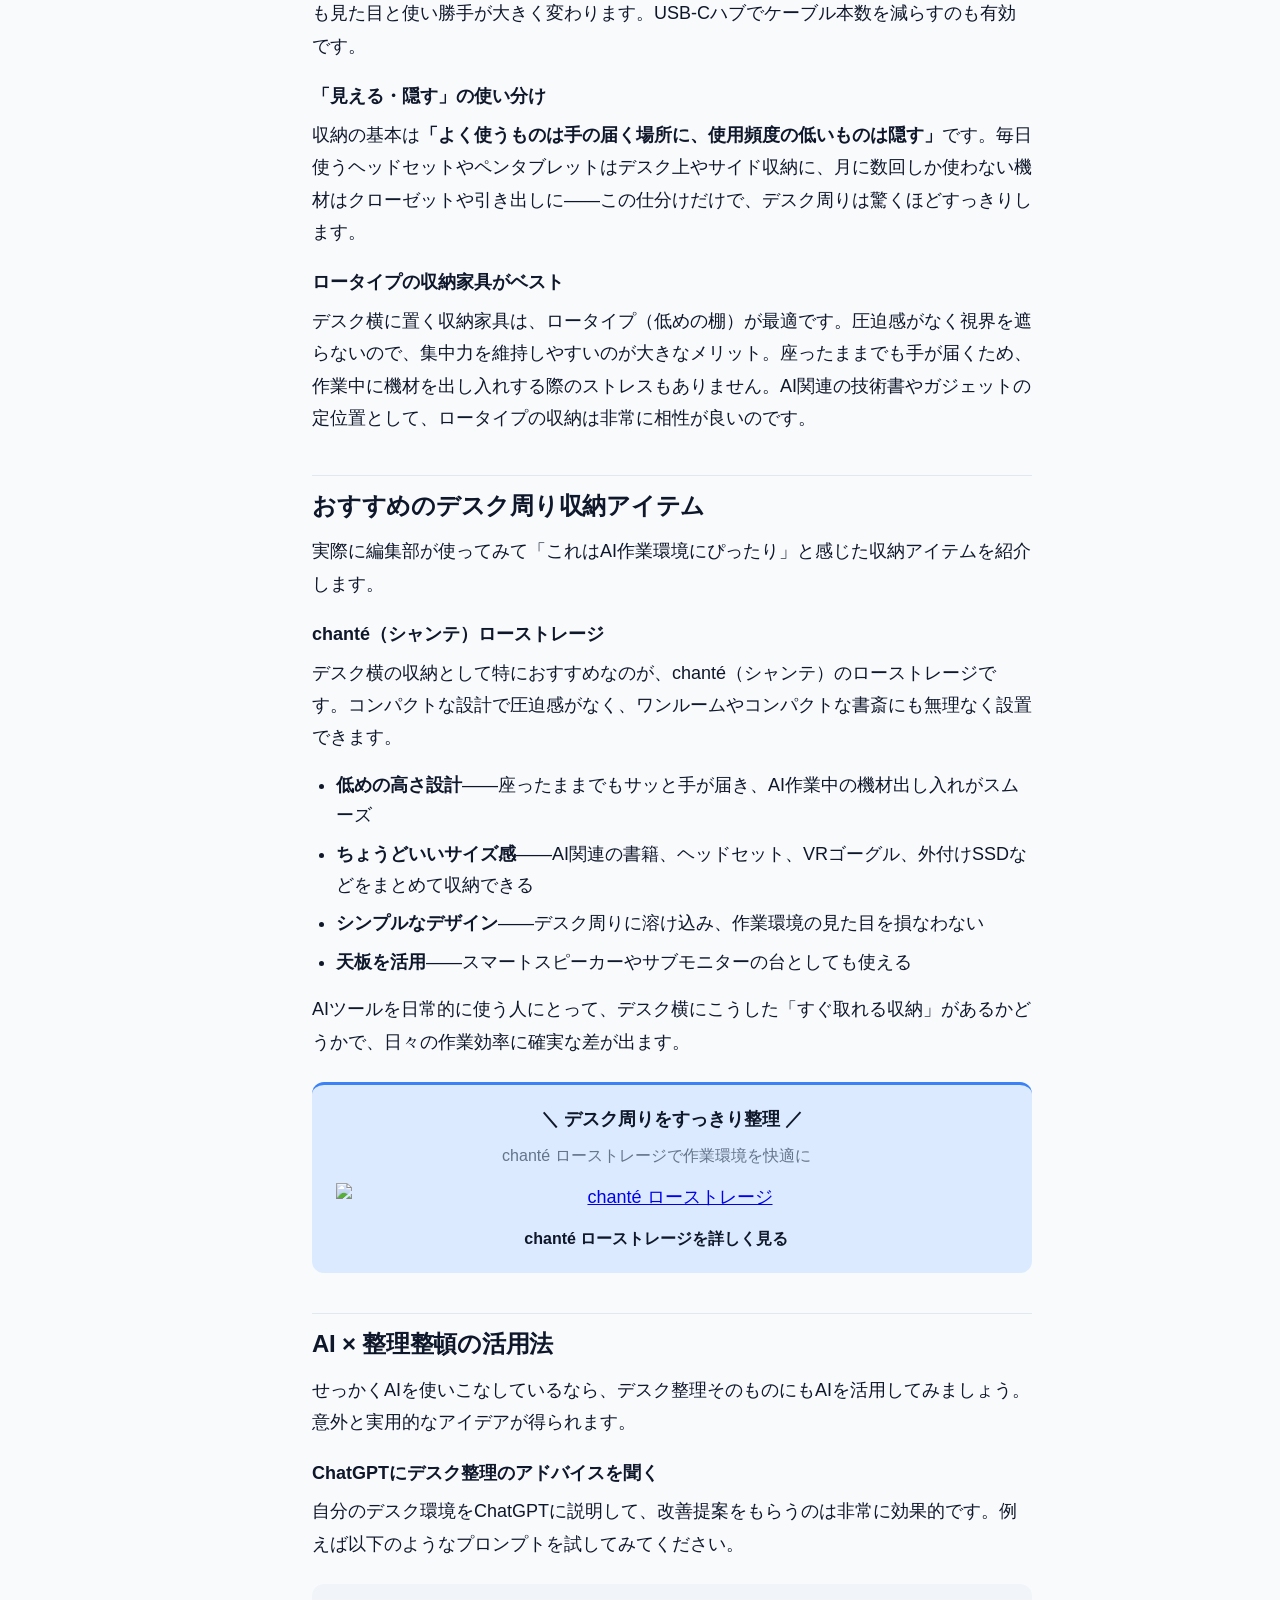
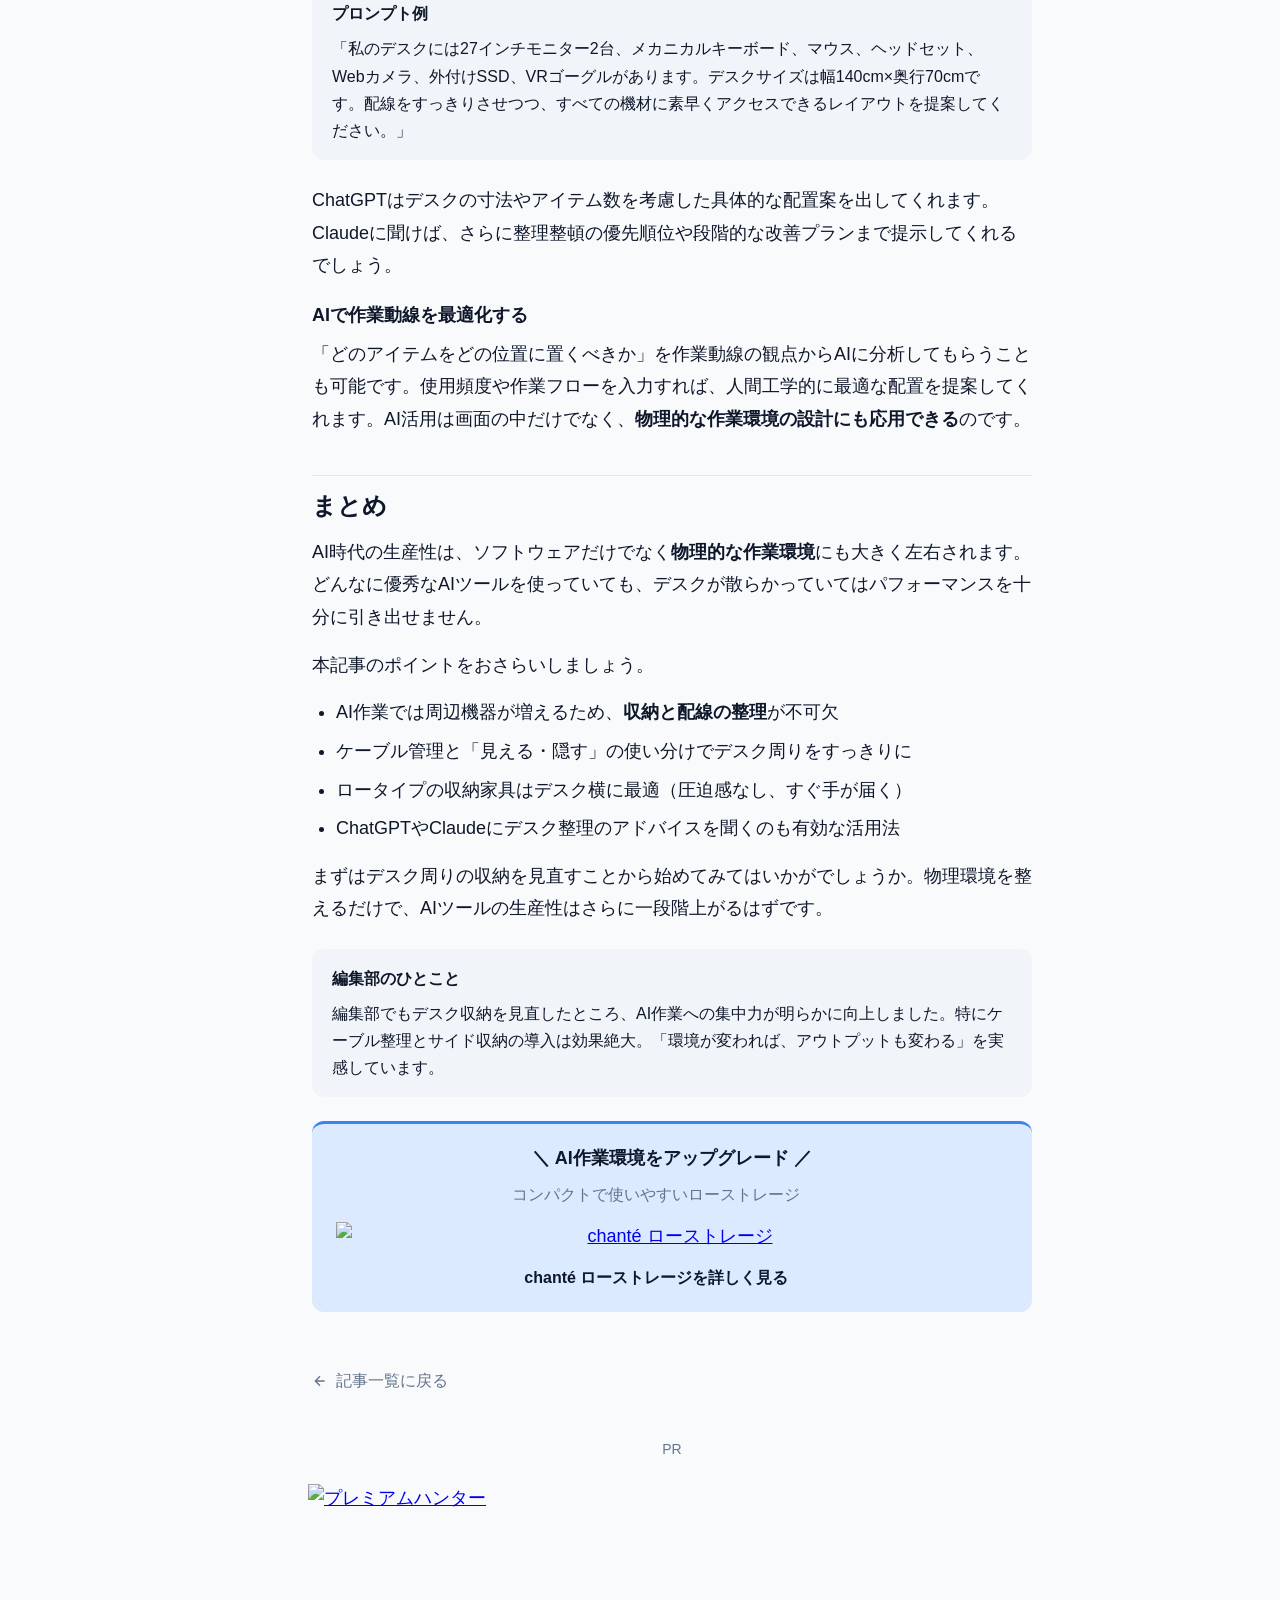
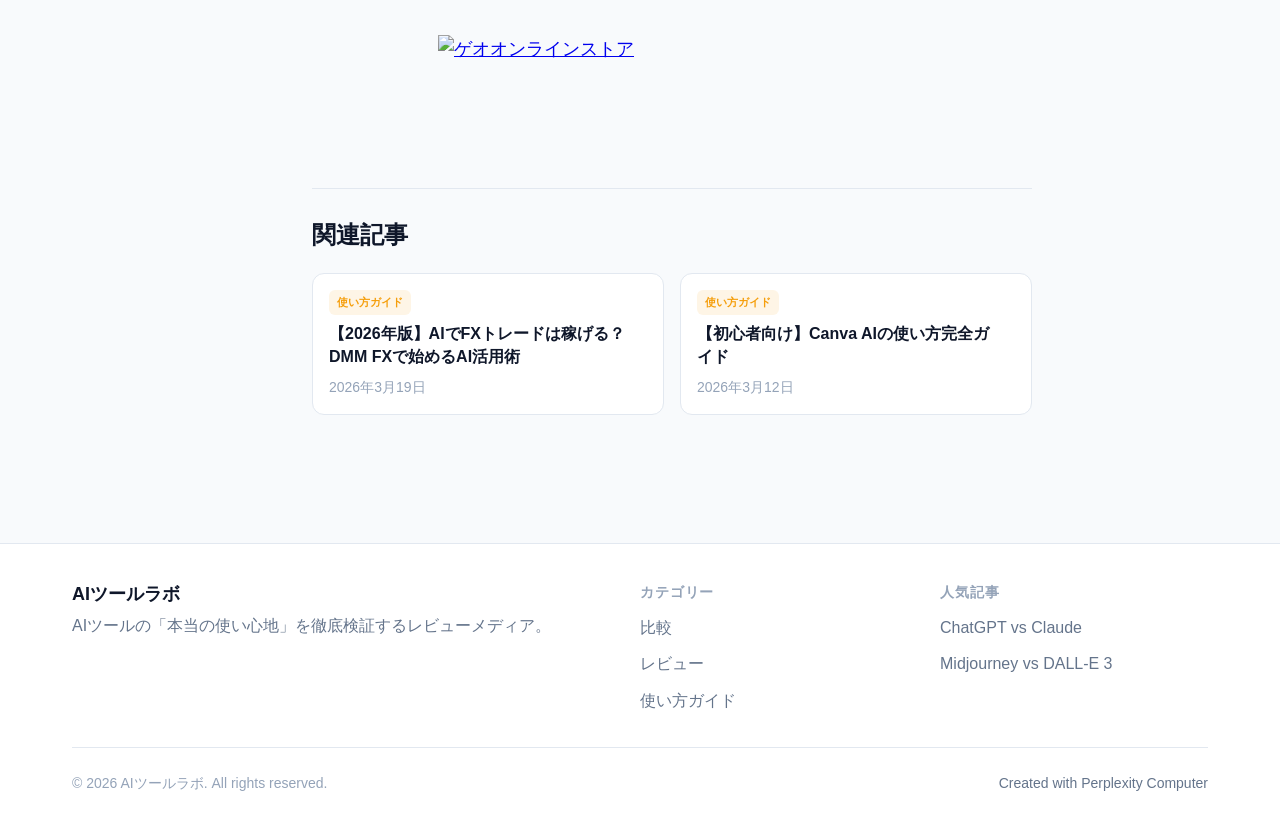
==== commit 014fb40a: "Add Premium Hunter & GEO Online banner ads to all articles" ====
--- a/articles/ai-desk-setup.html
+++ b/articles/ai-desk-setup.html
@@ -231,6 +231,12 @@
         記事一覧に戻る
       </a>
 
+      <!-- Ad Banners -->
+      <div class="ad-banner-section" style="margin-top:var(--space-10);margin-bottom:var(--space-10);display:flex;flex-direction:column;align-items:center;gap:var(--space-4);">
+        <p style="font-size:var(--text-xs);color:var(--color-text-muted);margin-bottom:var(--space-2);">PR</p>
+        <a href="https://px.a8.net/svt/ejp?a8mat=4AZJGF+152XIQ+3ATI+61RI9" rel="nofollow" target="_blank"><img border="0" width="728" height="90" alt="プレミアムハンター" src="https://www26.a8.net/svt/bgt?aid=260319039069&wid=001&eno=01&mid=s00000015399001016000&mc=1" style="max-width:100%;height:auto;"></a><img border="0" width="1" height="1" src="https://www12.a8.net/0.gif?a8mat=4AZJGF+152XIQ+3ATI+61RI9" alt="">
+        <a href="https://px.a8.net/svt/ejp?a8mat=4AZJGF+SKTTE+4J34+609HT" rel="nofollow" target="_blank"><img border="0" width="468" height="60" alt="ゲオオンラインストア" src="https://www27.a8.net/svt/bgt?aid=260319039048&wid=001&eno=01&mid=s00000021136001009000&mc=1" style="max-width:100%;height:auto;"></a><img border="0" width="1" height="1" src="https://www12.a8.net/0.gif?a8mat=4AZJGF+SKTTE+4J34+609HT" alt="">
+      </div>
       <!-- Related Articles -->
       <section class="related-section">
         <h2>関連記事</h2>
